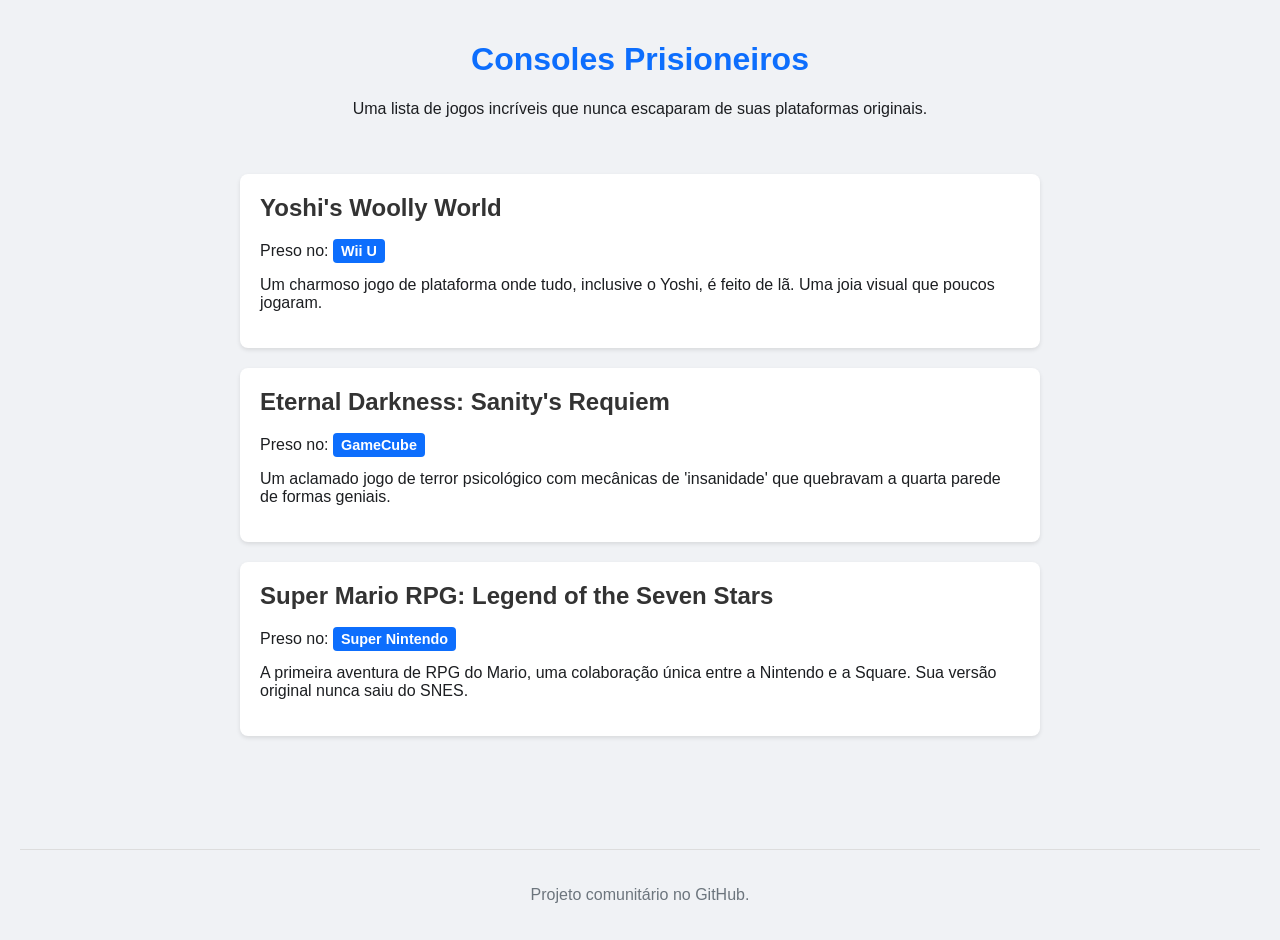
==== index.html @ 17388357 "feat: Adiciona carregamento dinâmico de jogos via JSON" ====
<!DOCTYPE html>
<html lang="pt-br">
<head>
    <meta charset="UTF-8">
    <meta name="viewport" content="width=device-width, initial-scale=1.0">
    <title>Consoles Prisioneiros</title>
    <link rel="stylesheet" href="style.css">
</head>
<body>
    <header>
        <h1>Consoles Prisioneiros</h1>
        <p>Uma lista de jogos incríveis que nunca escaparam de suas plataformas originais.</p>
    </header>

    <main id="game-list">
        <p>Carregando jogos...</p>
    </main>

    <footer>
        <p>Projeto comunitário no GitHub.</p>
    </footer>

    <script src="script.js" defer></script>
</body>
</html>
---- style.css ----
body {
    font-family: -apple-system, BlinkMacSystemFont, "Segoe UI", Roboto, Helvetica, Arial, sans-serif;
    background-color: #f0f2f5;
    color: #1c1e21;
    margin: 0;
    padding: 20px;
    display: flex;
    flex-direction: column;
    min-height: 100vh;
}
header, footer {
    text-align: center;
}
header {
    margin-bottom: 40px;
}
h1 {
    color: #0d6efd;
}
main {
    max-width: 800px;
    margin: 0 auto;
    width: 100%;
    flex: 1; /* Faz o conteúdo principal crescer e empurrar o rodapé para baixo */
}
footer {
    margin-top: 40px;
    padding-top: 20px;
    border-top: 1px solid #ddd;
    color: #6c757d;
}
.game-card {
    background-color: #ffffff;
    border-radius: 8px;
    padding: 20px;
    margin-bottom: 20px;
    box-shadow: 0 2px 4px rgba(0, 0, 0, 0.1);
    transition: transform 0.2s ease-in-out;
}
.game-card:hover {
    transform: translateY(-5px);
}
.game-card h2 {
    margin-top: 0;
    color: #333;
}
.game-card .console strong {
    background-color: #0d6efd;
    color: #ffffff;
    padding: 4px 8px;
    border-radius: 4px;
    font-size: 0.9em;
}
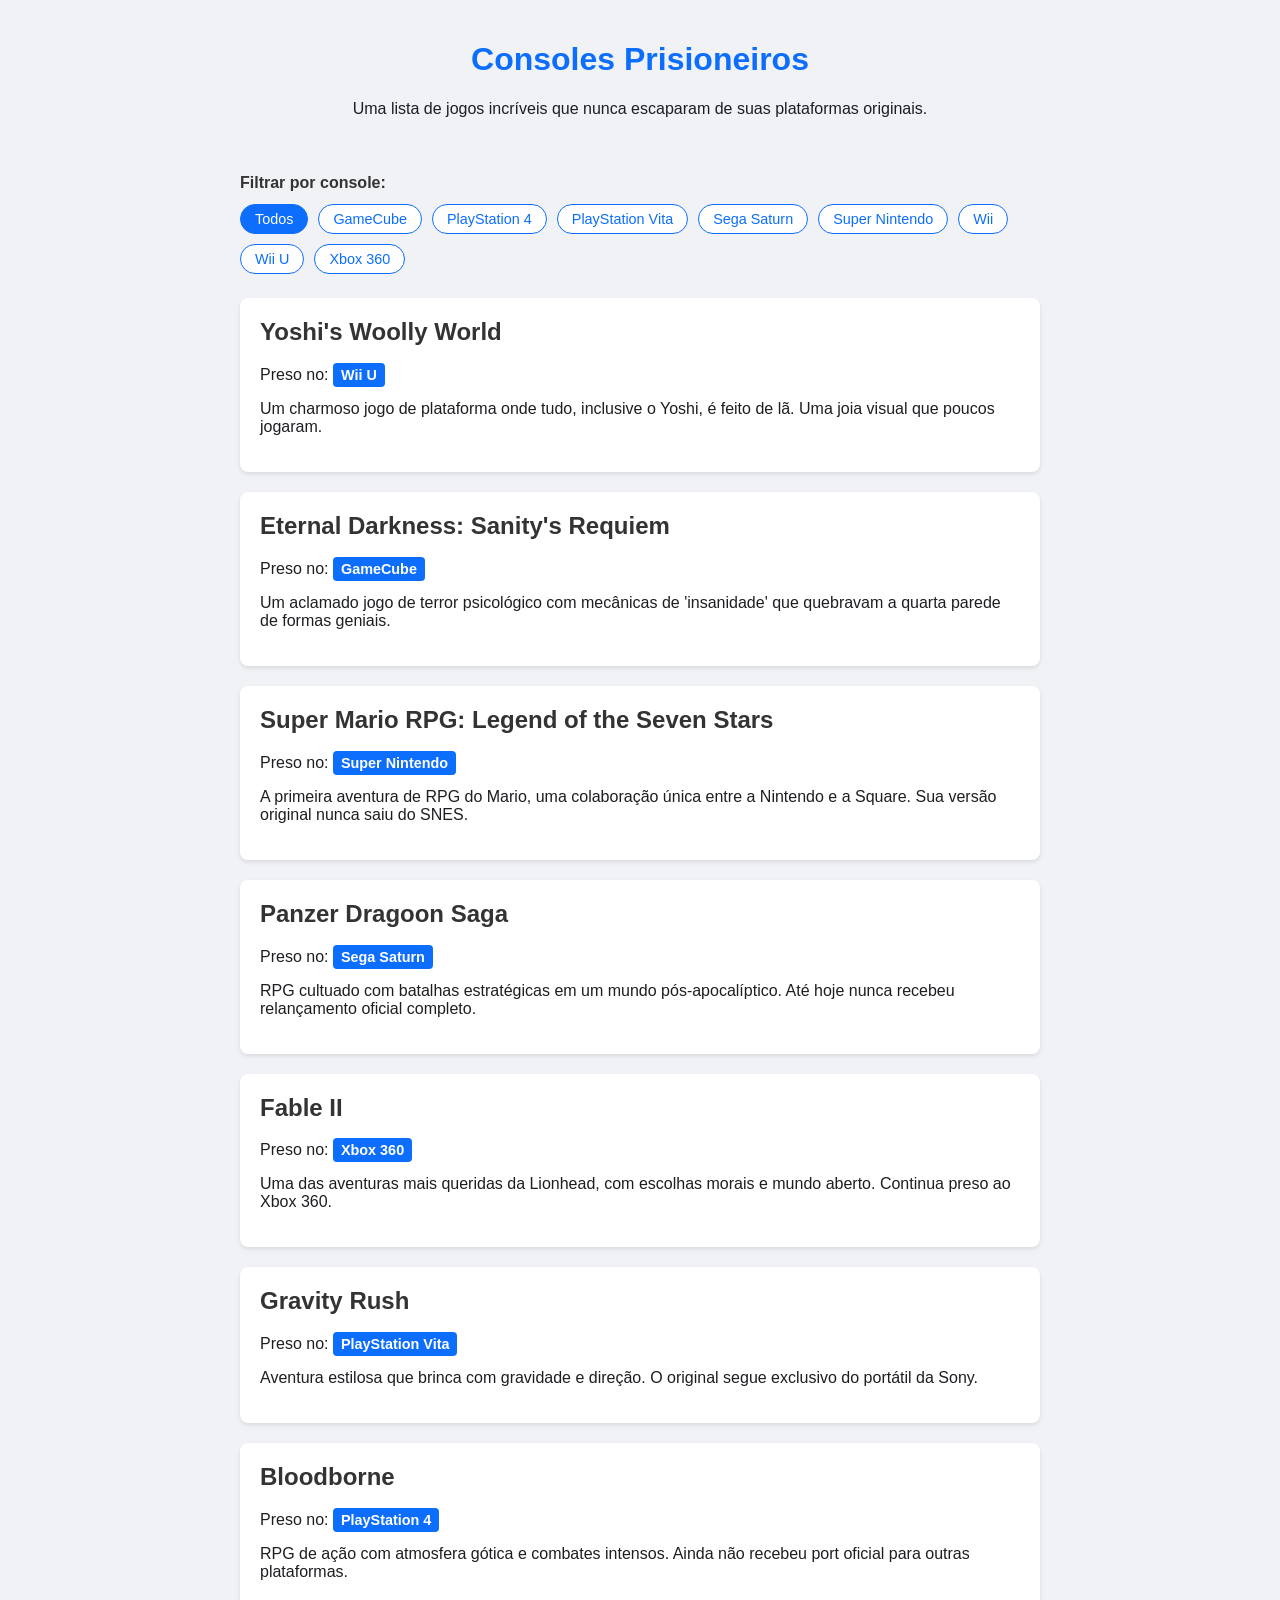
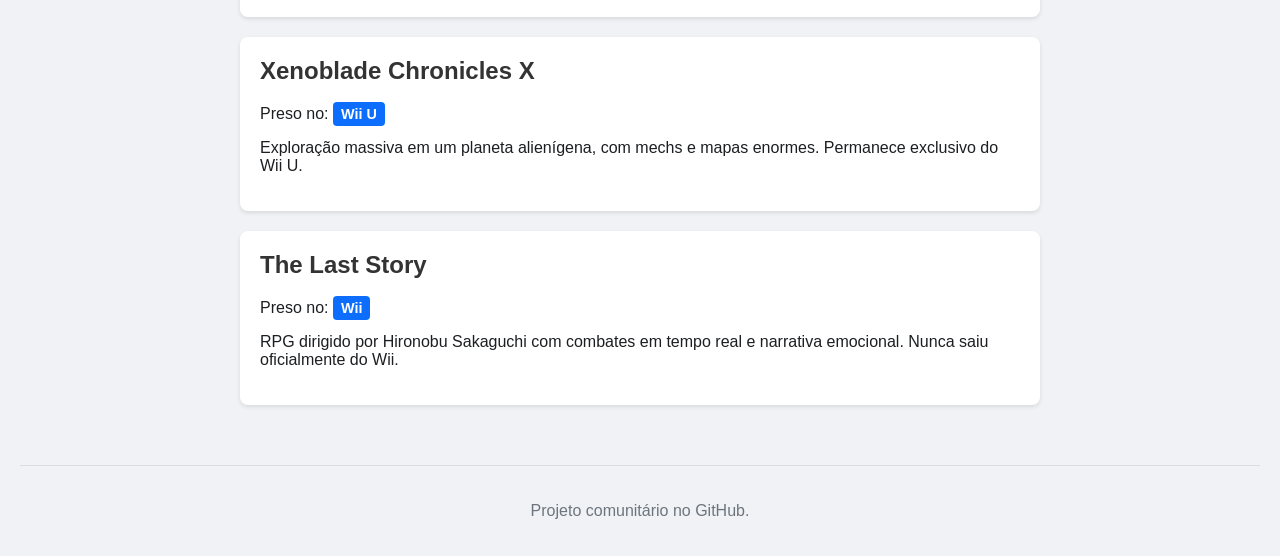
==== commit 2d6c402b: "Add console filter navigation" ====
--- a/index.html
+++ b/index.html
@@ -12,6 +12,11 @@
         <p>Uma lista de jogos incríveis que nunca escaparam de suas plataformas originais.</p>
     </header>
 
+    <nav class="filter-bar" aria-label="Filtro por console">
+        <p class="filter-label">Filtrar por console:</p>
+        <div id="console-filters" class="filter-list" role="list"></div>
+    </nav>
+
     <main id="game-list">
         <p>Carregando jogos...</p>
     </main>
@@ -22,4 +27,4 @@
 
     <script src="script.js" defer></script>
 </body>
-</html>+</html>
--- a/style.css
+++ b/style.css
@@ -16,6 +16,38 @@
 }
 h1 {
     color: #0d6efd;
+}
+nav.filter-bar {
+    max-width: 800px;
+    margin: 0 auto 24px;
+    width: 100%;
+}
+.filter-label {
+    margin: 0 0 12px;
+    font-weight: 600;
+    color: #333;
+}
+.filter-list {
+    display: flex;
+    flex-wrap: wrap;
+    gap: 10px;
+}
+.filter-button {
+    border: 1px solid #0d6efd;
+    background-color: #ffffff;
+    color: #0d6efd;
+    padding: 6px 14px;
+    border-radius: 999px;
+    cursor: pointer;
+    font-size: 0.9em;
+    transition: background-color 0.2s ease-in-out, color 0.2s ease-in-out, transform 0.2s ease-in-out;
+}
+.filter-button:hover {
+    transform: translateY(-2px);
+}
+.filter-button.is-active {
+    background-color: #0d6efd;
+    color: #ffffff;
 }
 main {
     max-width: 800px;
@@ -50,4 +82,4 @@
     padding: 4px 8px;
     border-radius: 4px;
     font-size: 0.9em;
-}+}
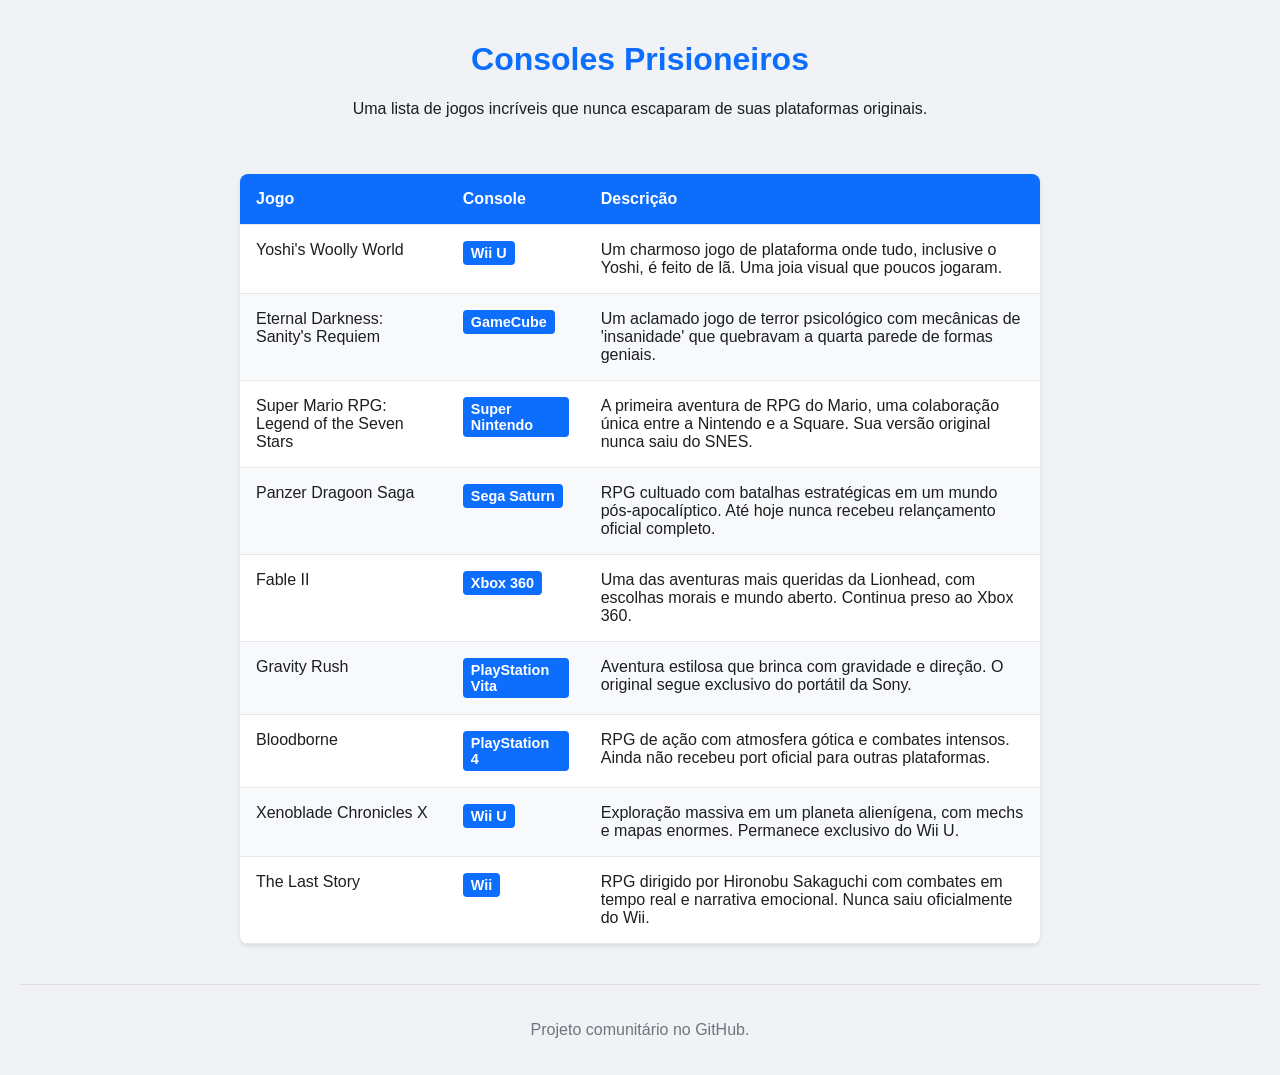
==== commit 08beacf6: "Render game list as a table" ====
--- a/index.html
+++ b/index.html
@@ -12,13 +12,21 @@
         <p>Uma lista de jogos incríveis que nunca escaparam de suas plataformas originais.</p>
     </header>
 
-    <nav class="filter-bar" aria-label="Filtro por console">
-        <p class="filter-label">Filtrar por console:</p>
-        <div id="console-filters" class="filter-list" role="list"></div>
-    </nav>
-
-    <main id="game-list">
-        <p>Carregando jogos...</p>
+    <main>
+        <table class="game-table" aria-label="Lista de jogos presos em seus consoles originais">
+            <thead>
+                <tr>
+                    <th>Jogo</th>
+                    <th>Console</th>
+                    <th>Descrição</th>
+                </tr>
+            </thead>
+            <tbody id="game-list">
+                <tr>
+                    <td colspan="3">Carregando jogos...</td>
+                </tr>
+            </tbody>
+        </table>
     </main>
 
     <footer>
--- a/style.css
+++ b/style.css
@@ -17,38 +17,6 @@
 h1 {
     color: #0d6efd;
 }
-nav.filter-bar {
-    max-width: 800px;
-    margin: 0 auto 24px;
-    width: 100%;
-}
-.filter-label {
-    margin: 0 0 12px;
-    font-weight: 600;
-    color: #333;
-}
-.filter-list {
-    display: flex;
-    flex-wrap: wrap;
-    gap: 10px;
-}
-.filter-button {
-    border: 1px solid #0d6efd;
-    background-color: #ffffff;
-    color: #0d6efd;
-    padding: 6px 14px;
-    border-radius: 999px;
-    cursor: pointer;
-    font-size: 0.9em;
-    transition: background-color 0.2s ease-in-out, color 0.2s ease-in-out, transform 0.2s ease-in-out;
-}
-.filter-button:hover {
-    transform: translateY(-2px);
-}
-.filter-button.is-active {
-    background-color: #0d6efd;
-    color: #ffffff;
-}
 main {
     max-width: 800px;
     margin: 0 auto;
@@ -61,22 +29,33 @@
     border-top: 1px solid #ddd;
     color: #6c757d;
 }
-.game-card {
+.game-table {
+    width: 100%;
+    border-collapse: collapse;
     background-color: #ffffff;
     border-radius: 8px;
-    padding: 20px;
-    margin-bottom: 20px;
+    overflow: hidden;
     box-shadow: 0 2px 4px rgba(0, 0, 0, 0.1);
-    transition: transform 0.2s ease-in-out;
 }
-.game-card:hover {
-    transform: translateY(-5px);
+.game-table th,
+.game-table td {
+    padding: 16px;
+    border-bottom: 1px solid #e5e7eb;
+    text-align: left;
+    vertical-align: top;
 }
-.game-card h2 {
-    margin-top: 0;
-    color: #333;
+.game-table thead {
+    background-color: #0d6efd;
+    color: #ffffff;
 }
-.game-card .console strong {
+.game-table tbody tr:nth-child(even) {
+    background-color: #f8f9fa;
+}
+.game-table tbody tr:hover {
+    background-color: #eef4ff;
+}
+.game-table td strong {
+    display: inline-block;
     background-color: #0d6efd;
     color: #ffffff;
     padding: 4px 8px;
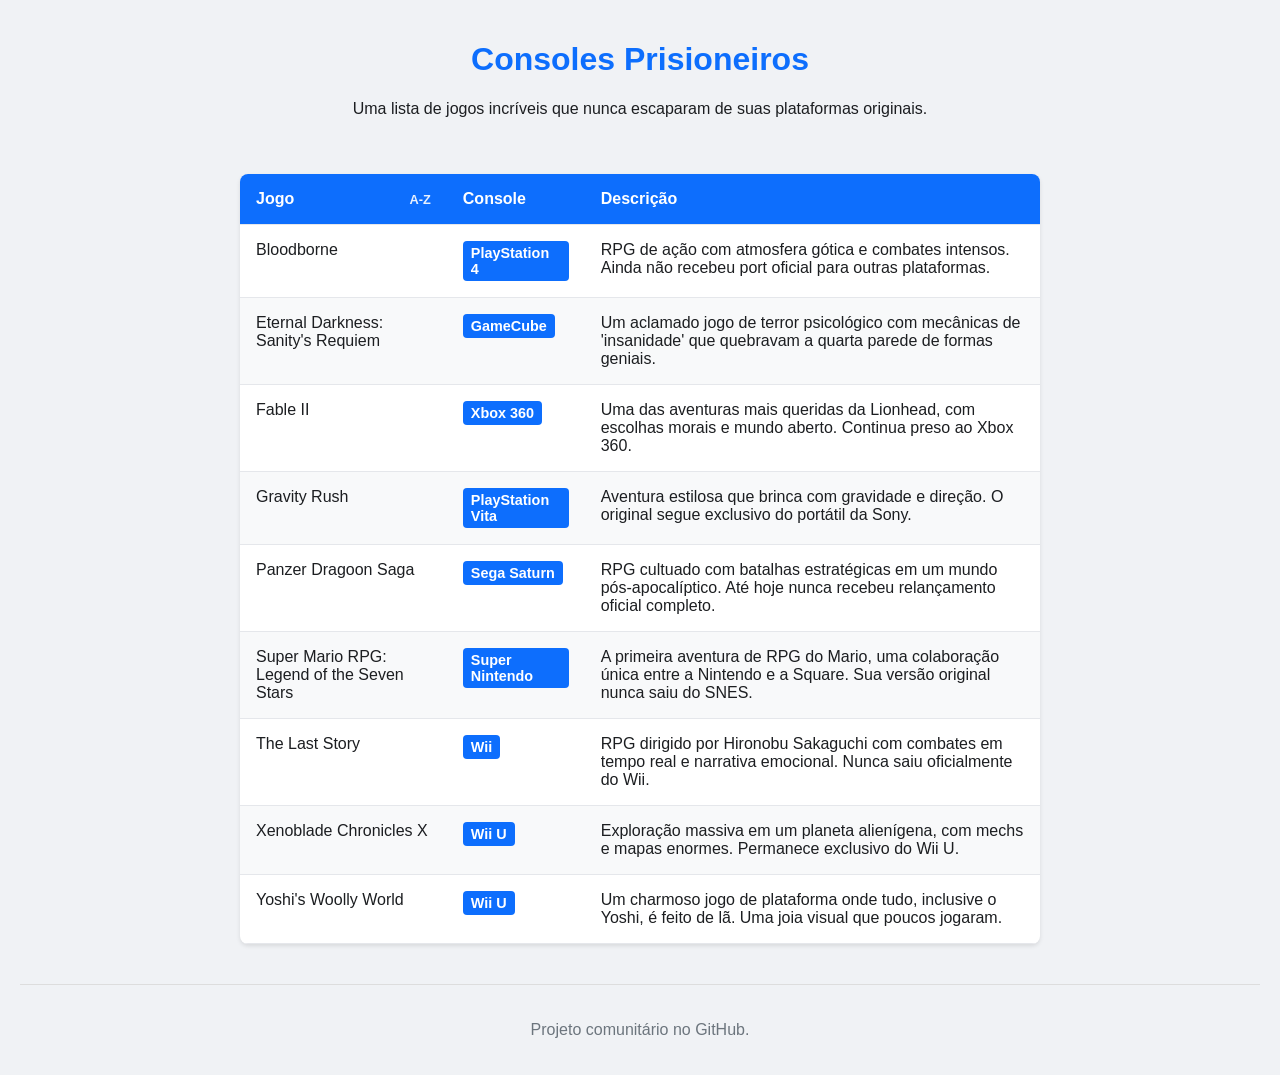
==== commit 11809af4: "Add sortable table headers" ====
--- a/index.html
+++ b/index.html
@@ -16,9 +16,24 @@
         <table class="game-table" aria-label="Lista de jogos presos em seus consoles originais">
             <thead>
                 <tr>
-                    <th>Jogo</th>
-                    <th>Console</th>
-                    <th>Descrição</th>
+                    <th>
+                        <button class="sort-button" type="button" data-column="nome">
+                            Jogo
+                            <span class="sort-indicator" aria-hidden="true"></span>
+                        </button>
+                    </th>
+                    <th>
+                        <button class="sort-button" type="button" data-column="console">
+                            Console
+                            <span class="sort-indicator" aria-hidden="true"></span>
+                        </button>
+                    </th>
+                    <th>
+                        <button class="sort-button" type="button" data-column="descricao">
+                            Descrição
+                            <span class="sort-indicator" aria-hidden="true"></span>
+                        </button>
+                    </th>
                 </tr>
             </thead>
             <tbody id="game-list">
--- a/style.css
+++ b/style.css
@@ -44,6 +44,9 @@
     text-align: left;
     vertical-align: top;
 }
+.game-table th {
+    padding: 0;
+}
 .game-table thead {
     background-color: #0d6efd;
     color: #ffffff;
@@ -62,3 +65,33 @@
     border-radius: 4px;
     font-size: 0.9em;
 }
+.sort-button {
+    width: 100%;
+    border: none;
+    background: transparent;
+    color: inherit;
+    font: inherit;
+    display: inline-flex;
+    align-items: center;
+    justify-content: space-between;
+    gap: 8px;
+    padding: 16px;
+    cursor: pointer;
+    text-align: left;
+}
+.sort-button:focus-visible {
+    outline: 2px solid #ffffff;
+    outline-offset: -4px;
+    border-radius: 6px;
+}
+.sort-indicator::after {
+    content: '';
+    font-size: 0.8em;
+    opacity: 0.9;
+}
+.sort-button[data-direction='asc'] .sort-indicator::after {
+    content: 'A-Z';
+}
+.sort-button[data-direction='desc'] .sort-indicator::after {
+    content: 'Z-A';
+}
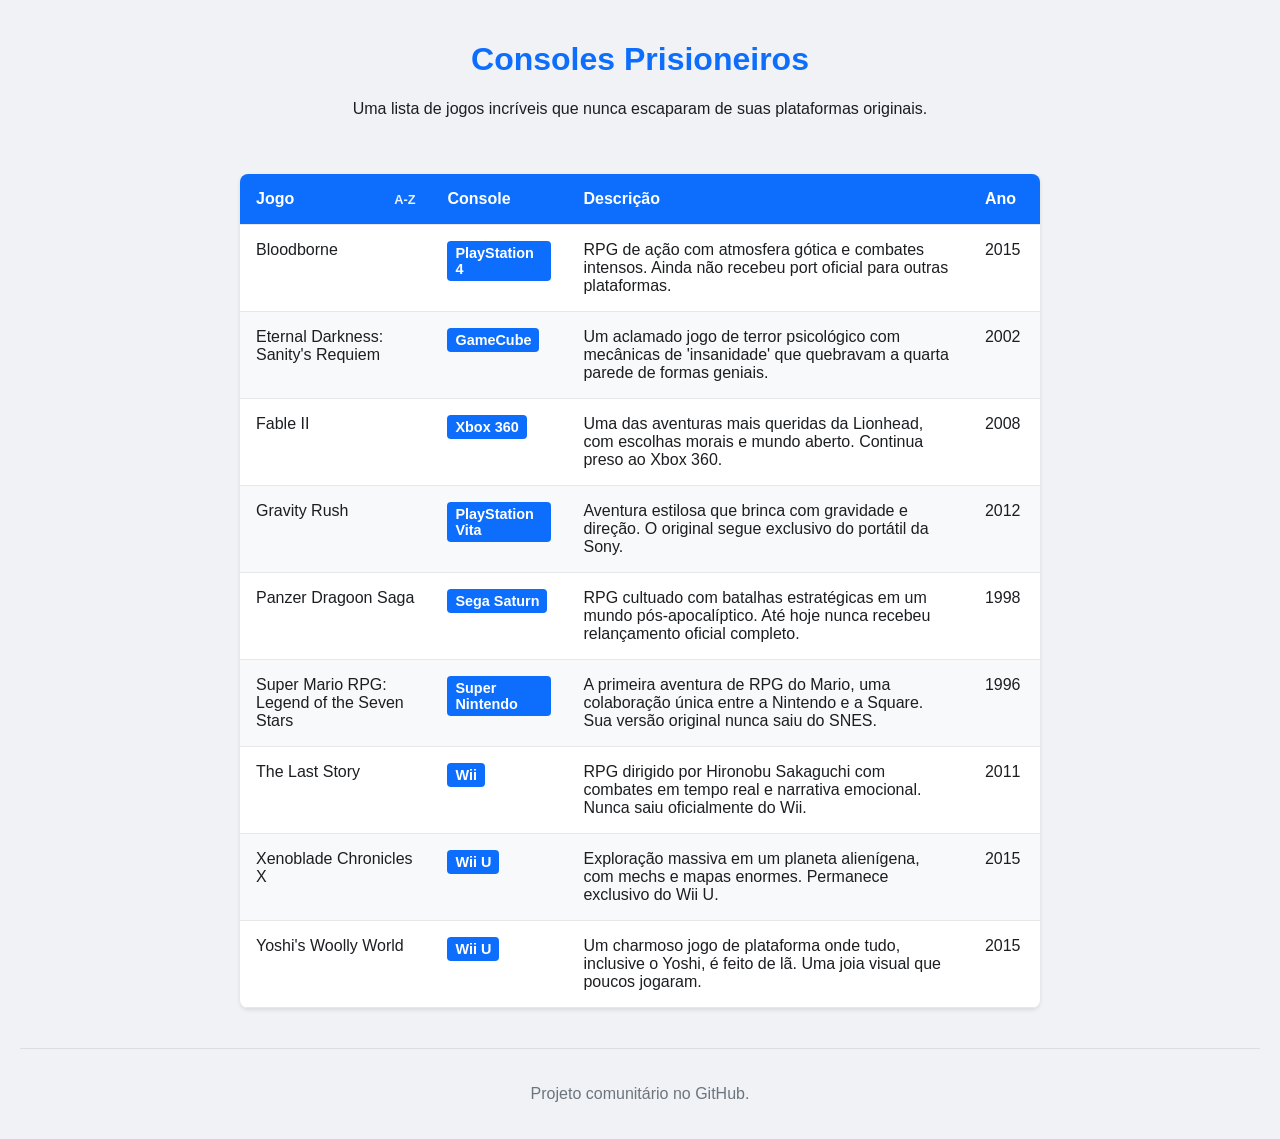
==== commit d5b8ccf9: "Add release year column" ====
--- a/index.html
+++ b/index.html
@@ -34,11 +34,17 @@
                             <span class="sort-indicator" aria-hidden="true"></span>
                         </button>
                     </th>
+                    <th>
+                        <button class="sort-button" type="button" data-column="ano">
+                            Ano
+                            <span class="sort-indicator" aria-hidden="true"></span>
+                        </button>
+                    </th>
                 </tr>
             </thead>
             <tbody id="game-list">
                 <tr>
-                    <td colspan="3">Carregando jogos...</td>
+                    <td colspan="4">Carregando jogos...</td>
                 </tr>
             </tbody>
         </table>
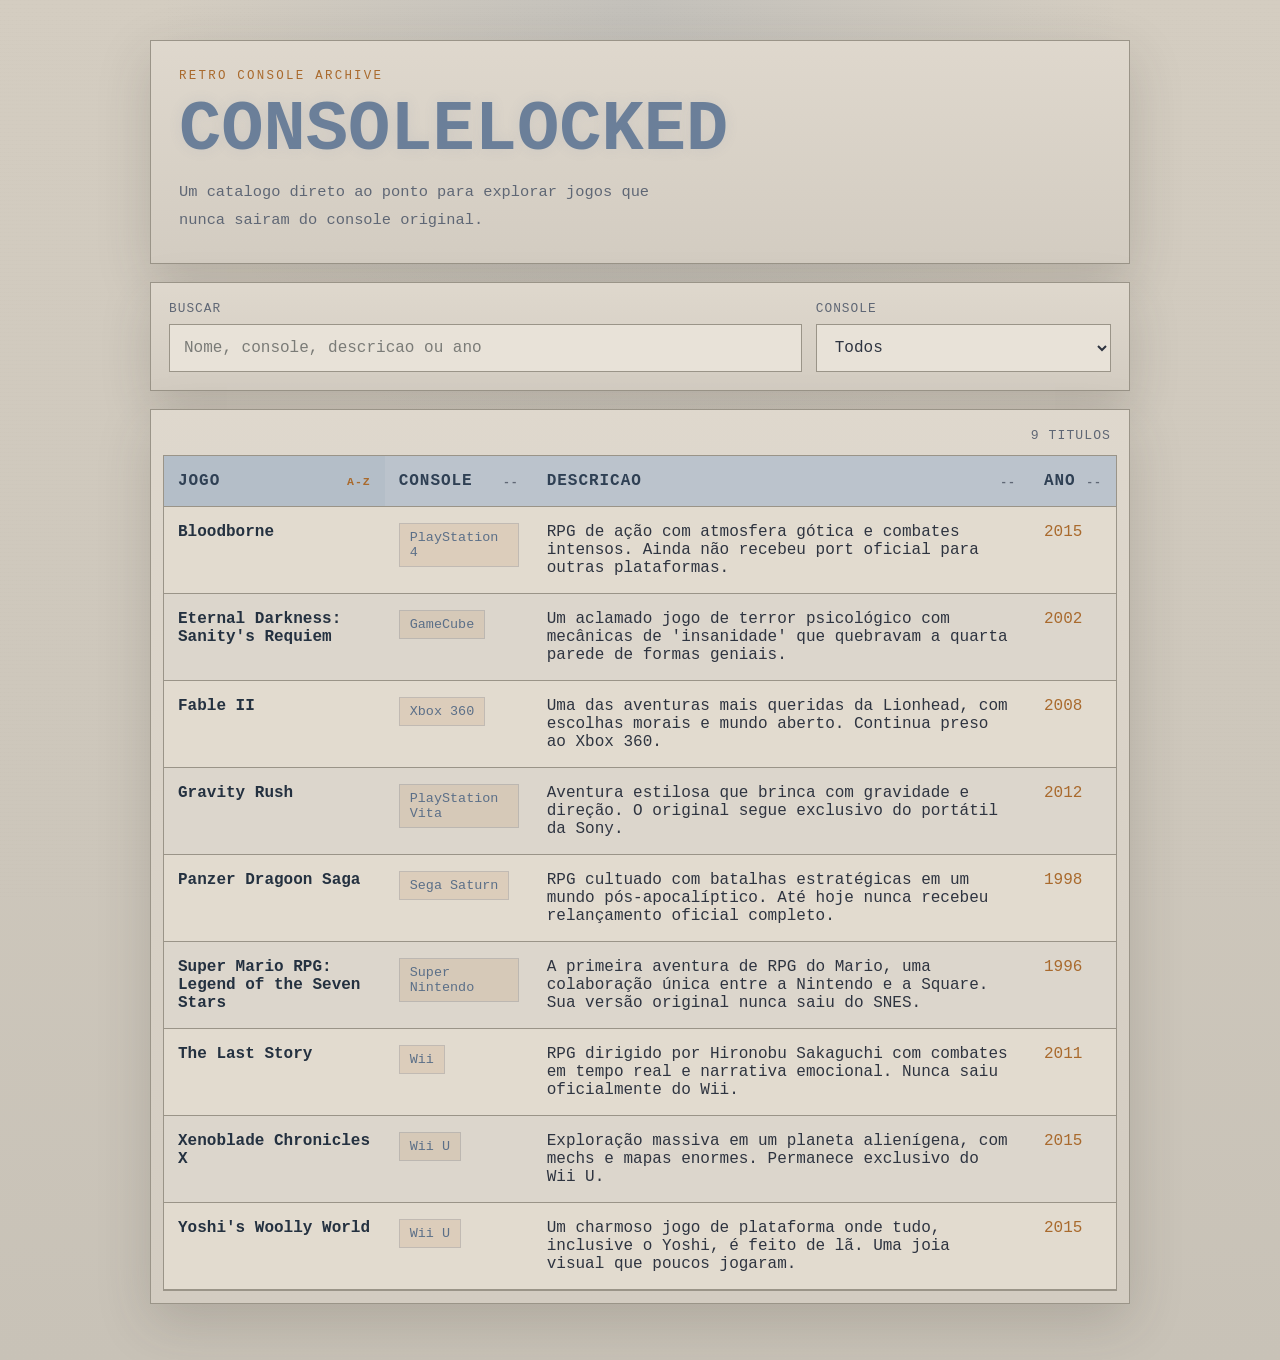
==== commit 585770e4: "Refina interface retro minimalista" ====
--- a/index.html
+++ b/index.html
@@ -1,58 +1,80 @@
 <!DOCTYPE html>
-<html lang="pt-br">
+<html lang="pt-BR">
 <head>
     <meta charset="UTF-8">
     <meta name="viewport" content="width=device-width, initial-scale=1.0">
-    <title>Consoles Prisioneiros</title>
+    <meta name="description" content="Catalogo minimalista de jogos presos aos seus consoles originais.">
+    <title>ConsoleLocked</title>
     <link rel="stylesheet" href="style.css">
 </head>
 <body>
-    <header>
-        <h1>Consoles Prisioneiros</h1>
-        <p>Uma lista de jogos incríveis que nunca escaparam de suas plataformas originais.</p>
-    </header>
+    <main class="app-shell">
+        <header class="hero">
+            <p class="hero__kicker">Retro Console Archive</p>
+            <h1>ConsoleLocked</h1>
+            <p class="hero__lede">
+                Um catalogo direto ao ponto para explorar jogos que nunca sairam do console original.
+            </p>
+        </header>
 
-    <main>
-        <table class="game-table" aria-label="Lista de jogos presos em seus consoles originais">
-            <thead>
-                <tr>
-                    <th>
-                        <button class="sort-button" type="button" data-column="nome">
-                            Jogo
-                            <span class="sort-indicator" aria-hidden="true"></span>
-                        </button>
-                    </th>
-                    <th>
-                        <button class="sort-button" type="button" data-column="console">
-                            Console
-                            <span class="sort-indicator" aria-hidden="true"></span>
-                        </button>
-                    </th>
-                    <th>
-                        <button class="sort-button" type="button" data-column="descricao">
-                            Descrição
-                            <span class="sort-indicator" aria-hidden="true"></span>
-                        </button>
-                    </th>
-                    <th>
-                        <button class="sort-button" type="button" data-column="ano">
-                            Ano
-                            <span class="sort-indicator" aria-hidden="true"></span>
-                        </button>
-                    </th>
-                </tr>
-            </thead>
-            <tbody id="game-list">
-                <tr>
-                    <td colspan="4">Carregando jogos...</td>
-                </tr>
-            </tbody>
-        </table>
+        <section class="filter-panel" aria-label="Filtros do catalogo">
+            <label class="field">
+                <span>Buscar</span>
+                <input id="search-input" type="search" placeholder="Nome, console, descricao ou ano" autocomplete="off">
+            </label>
+
+            <label class="field">
+                <span>Console</span>
+                <select id="console-filter">
+                    <option value="todos">Todos</option>
+                </select>
+            </label>
+        </section>
+
+        <section class="catalog" aria-label="Catalogo de jogos">
+            <div class="catalog__meta">
+                <p id="results-count">0 titulos</p>
+            </div>
+
+            <div class="table-shell">
+                <table class="game-table" aria-label="Lista de jogos presos em seus consoles originais">
+                    <thead>
+                        <tr>
+                            <th>
+                                <button class="sort-button" type="button" data-column="nome">
+                                    Jogo
+                                    <span class="sort-indicator" aria-hidden="true"></span>
+                                </button>
+                            </th>
+                            <th>
+                                <button class="sort-button" type="button" data-column="console">
+                                    Console
+                                    <span class="sort-indicator" aria-hidden="true"></span>
+                                </button>
+                            </th>
+                            <th>
+                                <button class="sort-button" type="button" data-column="descricao">
+                                    Descricao
+                                    <span class="sort-indicator" aria-hidden="true"></span>
+                                </button>
+                            </th>
+                            <th>
+                                <button class="sort-button" type="button" data-column="ano">
+                                    Ano
+                                    <span class="sort-indicator" aria-hidden="true"></span>
+                                </button>
+                            </th>
+                        </tr>
+                    </thead>
+                    <tbody id="game-list">
+                        <tr>
+                            <td colspan="4">Carregando jogos...</td>
+                        </tr>
+                    </tbody>
+                </table>
+            </div>
+        </section>
     </main>
-
-    <footer>
-        <p>Projeto comunitário no GitHub.</p>
-    </footer>
 
     <script src="script.js" defer></script>
 </body>
--- a/style.css
+++ b/style.css
@@ -1,97 +1,290 @@
+:root {
+    --bg: #c8c2b7;
+    --bg-soft: #e2dbcf;
+    --panel: #d3cec4;
+    --panel-2: #e8e2d8;
+    --line: #9a9488;
+    --text: #2e3440;
+    --muted: #5f6775;
+    --accent: #a96a2d;
+    --accent-soft: rgba(169, 106, 45, 0.12);
+    --accent-strong: #6b7f99;
+    --shadow: 0 18px 50px rgba(58, 51, 43, 0.18);
+}
+
+* {
+    box-sizing: border-box;
+}
+
+html {
+    scroll-behavior: smooth;
+}
+
 body {
-    font-family: -apple-system, BlinkMacSystemFont, "Segoe UI", Roboto, Helvetica, Arial, sans-serif;
-    background-color: #f0f2f5;
-    color: #1c1e21;
     margin: 0;
-    padding: 20px;
+    min-height: 100vh;
+    background:
+        radial-gradient(circle at top, rgba(107, 127, 153, 0.16), transparent 32%),
+        linear-gradient(180deg, #d4cdc1 0%, #c8c2b7 100%);
+    color: var(--text);
+    font-family: "Lucida Console", "Courier New", monospace;
+}
+
+body::before {
+    content: "";
+    position: fixed;
+    inset: 0;
+    pointer-events: none;
+    background:
+        linear-gradient(rgba(46, 52, 64, 0.04) 1px, transparent 1px),
+        linear-gradient(90deg, rgba(46, 52, 64, 0.025) 1px, transparent 1px);
+    background-size: 100% 4px, 4px 100%;
+    opacity: 0.16;
+}
+
+.app-shell {
+    position: relative;
+    z-index: 1;
+    width: min(980px, calc(100% - 28px));
+    margin: 0 auto;
+    padding: 40px 0 56px;
+}
+
+.hero,
+.filter-panel,
+.catalog {
+    border: 1px solid var(--line);
+    background: linear-gradient(180deg, rgba(223, 216, 205, 0.98), rgba(211, 204, 193, 0.98));
+    box-shadow: var(--shadow);
+}
+
+.hero {
+    padding: 28px;
+    margin-bottom: 18px;
+}
+
+.hero__kicker {
+    margin: 0 0 12px;
+    color: var(--accent);
+    font-size: 0.78rem;
+    letter-spacing: 0.18em;
+    text-transform: uppercase;
+}
+
+.hero h1 {
+    margin: 0;
+    color: var(--accent-strong);
+    font-size: clamp(2.4rem, 7vw, 4.4rem);
+    line-height: 1;
+    text-transform: uppercase;
+    text-shadow: 0 0 14px rgba(107, 127, 153, 0.12);
+}
+
+.hero__lede {
+    max-width: 56ch;
+    margin: 14px 0 0;
+    color: var(--muted);
+    line-height: 1.8;
+    font-size: 0.96rem;
+}
+
+.filter-panel {
+    display: grid;
+    grid-template-columns: minmax(0, 1.5fr) minmax(180px, 0.7fr);
+    gap: 14px;
+    padding: 18px;
+    margin-bottom: 18px;
+}
+
+.field {
+    display: grid;
+    gap: 8px;
+}
+
+.field span {
+    color: var(--muted);
+    font-size: 0.8rem;
+    letter-spacing: 0.08em;
+    text-transform: uppercase;
+}
+
+.field input,
+.field select {
+    width: 100%;
+    min-height: 48px;
+    padding: 0 14px;
+    border: 1px solid var(--line);
+    background: var(--panel-2);
+    color: var(--text);
+    font: inherit;
+    border-radius: 0;
+}
+
+.field input::placeholder {
+    color: #7a7b77;
+}
+
+.field input:focus,
+.field select:focus,
+.sort-button:focus-visible {
+    outline: 2px solid var(--accent);
+    outline-offset: 2px;
+}
+
+.catalog {
+    padding: 12px;
+}
+
+.catalog__meta {
     display: flex;
-    flex-direction: column;
-    min-height: 100vh;
-}
-header, footer {
-    text-align: center;
-}
-header {
-    margin-bottom: 40px;
-}
-h1 {
-    color: #0d6efd;
-}
-main {
-    max-width: 800px;
-    margin: 0 auto;
-    width: 100%;
-    flex: 1; /* Faz o conteúdo principal crescer e empurrar o rodapé para baixo */
-}
-footer {
-    margin-top: 40px;
-    padding-top: 20px;
-    border-top: 1px solid #ddd;
-    color: #6c757d;
-}
+    justify-content: flex-end;
+    padding: 6px 6px 12px;
+}
+
+.catalog__meta p {
+    margin: 0;
+    color: var(--muted);
+    font-size: 0.82rem;
+    letter-spacing: 0.08em;
+    text-transform: uppercase;
+}
+
+.table-shell {
+    overflow: hidden;
+    border: 1px solid var(--line);
+    background: var(--bg-soft);
+}
+
 .game-table {
     width: 100%;
     border-collapse: collapse;
-    background-color: #ffffff;
-    border-radius: 8px;
-    overflow: hidden;
-    box-shadow: 0 2px 4px rgba(0, 0, 0, 0.1);
-}
+}
+
 .game-table th,
 .game-table td {
-    padding: 16px;
-    border-bottom: 1px solid #e5e7eb;
+    padding: 16px 14px;
+    border-bottom: 1px solid var(--line);
     text-align: left;
     vertical-align: top;
 }
+
 .game-table th {
     padding: 0;
-}
-.game-table thead {
-    background-color: #0d6efd;
-    color: #ffffff;
-}
+    background: #bbc3cc;
+    color: #2f4054;
+}
+
 .game-table tbody tr:nth-child(even) {
-    background-color: #f8f9fa;
-}
+    background: rgba(107, 127, 153, 0.05);
+}
+
 .game-table tbody tr:hover {
-    background-color: #eef4ff;
-}
-.game-table td strong {
-    display: inline-block;
-    background-color: #0d6efd;
-    color: #ffffff;
-    padding: 4px 8px;
-    border-radius: 4px;
-    font-size: 0.9em;
-}
+    background: rgba(169, 106, 45, 0.08);
+}
+
+.game-table td:first-child {
+    color: #243140;
+    font-weight: 700;
+}
+
+.game-table td:nth-child(2) {
+    width: 148px;
+}
+
+.game-table td:last-child {
+    width: 86px;
+    color: var(--accent);
+}
+
+.console-pill {
+    display: inline-flex;
+    align-items: center;
+    padding: 6px 10px;
+    border: 1px solid rgba(107, 127, 153, 0.24);
+    background: var(--accent-soft);
+    color: #5b6f88;
+    font-size: 0.84rem;
+}
+
 .sort-button {
     width: 100%;
-    border: none;
+    border: 0;
     background: transparent;
     color: inherit;
     font: inherit;
     display: inline-flex;
     align-items: center;
     justify-content: space-between;
-    gap: 8px;
-    padding: 16px;
+    gap: 10px;
+    padding: 16px 14px;
     cursor: pointer;
     text-align: left;
-}
-.sort-button:focus-visible {
-    outline: 2px solid #ffffff;
-    outline-offset: -4px;
-    border-radius: 6px;
-}
+    text-transform: uppercase;
+    letter-spacing: 0.06em;
+}
+
+.sort-button.is-active {
+    background: rgba(107, 127, 153, 0.08);
+}
+
 .sort-indicator::after {
-    content: '';
-    font-size: 0.8em;
-    opacity: 0.9;
-}
-.sort-button[data-direction='asc'] .sort-indicator::after {
-    content: 'A-Z';
-}
-.sort-button[data-direction='desc'] .sort-indicator::after {
-    content: 'Z-A';
-}
+    content: "--";
+    color: var(--muted);
+    font-size: 0.72rem;
+}
+
+.sort-button[data-direction="asc"] .sort-indicator::after {
+    content: "A-Z";
+    color: var(--accent);
+}
+
+.sort-button[data-direction="desc"] .sort-indicator::after {
+    content: "Z-A";
+    color: var(--accent);
+}
+
+@media (max-width: 720px) {
+    .app-shell {
+        width: min(100% - 16px, 980px);
+        padding-top: 16px;
+    }
+
+    .hero,
+    .filter-panel,
+    .catalog {
+        padding-left: 14px;
+        padding-right: 14px;
+    }
+
+    .filter-panel {
+        grid-template-columns: 1fr;
+    }
+
+    .game-table,
+    .game-table thead,
+    .game-table tbody,
+    .game-table tr,
+    .game-table th,
+    .game-table td {
+        display: block;
+    }
+
+    .game-table thead {
+        display: none;
+    }
+
+    .game-table tbody tr {
+        padding: 14px 0;
+        border-bottom: 1px solid var(--line);
+    }
+
+    .game-table td {
+        width: 100%;
+        padding: 0;
+        border: 0;
+    }
+
+    .game-table td + td {
+        margin-top: 10px;
+    }
+}
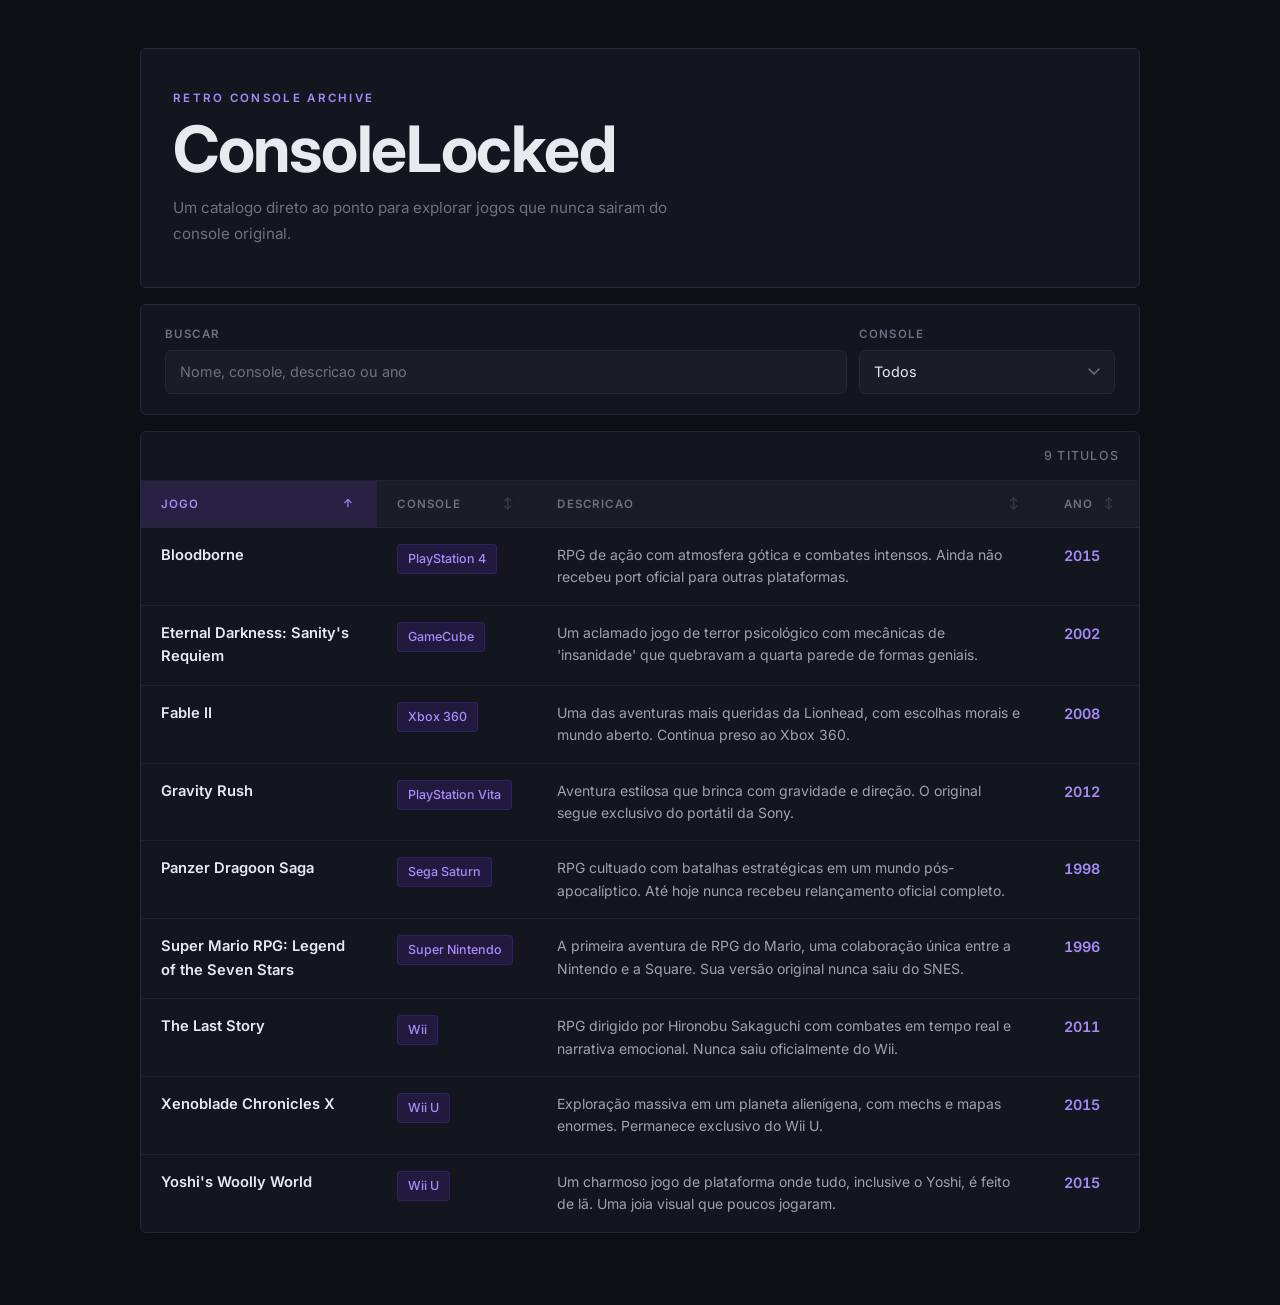
==== commit 5e8ac425: "feat: novo visual dark mode moderno e minimalista" ====
--- a/index.html
+++ b/index.html
@@ -4,7 +4,11 @@
     <meta charset="UTF-8">
     <meta name="viewport" content="width=device-width, initial-scale=1.0">
     <meta name="description" content="Catalogo minimalista de jogos presos aos seus consoles originais.">
+    <meta name="theme-color" content="#0d0f14">
     <title>ConsoleLocked</title>
+    <link rel="preconnect" href="https://fonts.googleapis.com">
+    <link rel="preconnect" href="https://fonts.gstatic.com" crossorigin>
+    <link href="https://fonts.googleapis.com/css2?family=Inter:wght@400;500;600;700&display=swap" rel="stylesheet">
     <link rel="stylesheet" href="style.css">
 </head>
 <body>
--- a/style.css
+++ b/style.css
@@ -1,18 +1,33 @@
+/* ─── Design Tokens ─────────────────────────────────────────────────────── */
 :root {
-    --bg: #c8c2b7;
-    --bg-soft: #e2dbcf;
-    --panel: #d3cec4;
-    --panel-2: #e8e2d8;
-    --line: #9a9488;
-    --text: #2e3440;
-    --muted: #5f6775;
-    --accent: #a96a2d;
-    --accent-soft: rgba(169, 106, 45, 0.12);
-    --accent-strong: #6b7f99;
-    --shadow: 0 18px 50px rgba(58, 51, 43, 0.18);
-}
-
-* {
+    /* Backgrounds */
+    --bg:          #0d0f14;
+    --bg-surface:  #13161f;
+    --bg-elevated: #1a1d26;
+    --bg-hover:    #1f2230;
+
+    /* Borders */
+    --border:      #252836;
+    --border-soft: #1e2130;
+
+    /* Text */
+    --text:        #e8eaf0;
+    --text-muted:  #6b7280;
+    --text-dim:    #9ca3af;
+
+    /* Accent — roxo vibrante */
+    --accent:      #7c3aed;
+    --accent-dim:  rgba(124, 58, 237, 0.15);
+    --accent-glow: rgba(124, 58, 237, 0.25);
+    --accent-text: #a78bfa;
+
+    /* Misc */
+    --radius:      6px;
+    --transition:  150ms ease;
+}
+
+/* ─── Reset ─────────────────────────────────────────────────────────────── */
+*, *::before, *::after {
     box-sizing: border-box;
 }
 
@@ -23,136 +38,146 @@
 body {
     margin: 0;
     min-height: 100vh;
-    background:
-        radial-gradient(circle at top, rgba(107, 127, 153, 0.16), transparent 32%),
-        linear-gradient(180deg, #d4cdc1 0%, #c8c2b7 100%);
-    color: var(--text);
-    font-family: "Lucida Console", "Courier New", monospace;
-}
-
-body::before {
-    content: "";
-    position: fixed;
-    inset: 0;
-    pointer-events: none;
-    background:
-        linear-gradient(rgba(46, 52, 64, 0.04) 1px, transparent 1px),
-        linear-gradient(90deg, rgba(46, 52, 64, 0.025) 1px, transparent 1px);
-    background-size: 100% 4px, 4px 100%;
-    opacity: 0.16;
-}
-
+    background-color: var(--bg);
+    color: var(--text);
+    font-family: "Inter", system-ui, -apple-system, sans-serif;
+    font-size: 15px;
+    line-height: 1.6;
+    -webkit-font-smoothing: antialiased;
+}
+
+/* ─── Layout Shell ───────────────────────────────────────────────────────── */
 .app-shell {
-    position: relative;
-    z-index: 1;
-    width: min(980px, calc(100% - 28px));
+    width: min(1000px, calc(100% - 32px));
     margin: 0 auto;
-    padding: 40px 0 56px;
-}
-
-.hero,
-.filter-panel,
-.catalog {
-    border: 1px solid var(--line);
-    background: linear-gradient(180deg, rgba(223, 216, 205, 0.98), rgba(211, 204, 193, 0.98));
-    box-shadow: var(--shadow);
-}
-
+    padding: 48px 0 72px;
+}
+
+/* ─── Hero ───────────────────────────────────────────────────────────────── */
 .hero {
-    padding: 28px;
-    margin-bottom: 18px;
+    padding: 40px 32px;
+    margin-bottom: 16px;
+    background: var(--bg-surface);
+    border: 1px solid var(--border);
+    border-radius: var(--radius);
 }
 
 .hero__kicker {
-    margin: 0 0 12px;
-    color: var(--accent);
-    font-size: 0.78rem;
-    letter-spacing: 0.18em;
+    margin: 0 0 10px;
+    color: var(--accent-text);
+    font-size: 0.72rem;
+    font-weight: 600;
+    letter-spacing: 0.2em;
     text-transform: uppercase;
 }
 
 .hero h1 {
     margin: 0;
-    color: var(--accent-strong);
-    font-size: clamp(2.4rem, 7vw, 4.4rem);
+    font-size: clamp(2.2rem, 6vw, 4rem);
+    font-weight: 700;
     line-height: 1;
-    text-transform: uppercase;
-    text-shadow: 0 0 14px rgba(107, 127, 153, 0.12);
+    letter-spacing: -0.02em;
+    color: var(--text);
+}
+
+.hero h1 span {
+    color: var(--accent-text);
 }
 
 .hero__lede {
-    max-width: 56ch;
+    max-width: 52ch;
     margin: 14px 0 0;
-    color: var(--muted);
-    line-height: 1.8;
-    font-size: 0.96rem;
-}
-
+    color: var(--text-muted);
+    font-size: 0.95rem;
+    line-height: 1.7;
+}
+
+/* ─── Filter Panel ───────────────────────────────────────────────────────── */
 .filter-panel {
     display: grid;
-    grid-template-columns: minmax(0, 1.5fr) minmax(180px, 0.7fr);
-    gap: 14px;
-    padding: 18px;
-    margin-bottom: 18px;
+    grid-template-columns: minmax(0, 1.6fr) minmax(180px, 0.6fr);
+    gap: 12px;
+    padding: 20px 24px;
+    margin-bottom: 16px;
+    background: var(--bg-surface);
+    border: 1px solid var(--border);
+    border-radius: var(--radius);
 }
 
 .field {
     display: grid;
-    gap: 8px;
+    gap: 6px;
 }
 
 .field span {
-    color: var(--muted);
-    font-size: 0.8rem;
-    letter-spacing: 0.08em;
+    color: var(--text-muted);
+    font-size: 0.72rem;
+    font-weight: 600;
+    letter-spacing: 0.12em;
     text-transform: uppercase;
 }
 
 .field input,
 .field select {
     width: 100%;
-    min-height: 48px;
+    min-height: 44px;
     padding: 0 14px;
-    border: 1px solid var(--line);
-    background: var(--panel-2);
+    background: var(--bg-elevated);
+    border: 1px solid var(--border);
+    border-radius: var(--radius);
     color: var(--text);
     font: inherit;
-    border-radius: 0;
+    font-size: 0.9rem;
+    transition: border-color var(--transition), box-shadow var(--transition);
+    appearance: none;
+    -webkit-appearance: none;
+}
+
+.field select {
+    background-image: url("data:image/svg+xml,%3Csvg xmlns='http://www.w3.org/2000/svg' width='12' height='8' viewBox='0 0 12 8'%3E%3Cpath d='M1 1l5 5 5-5' stroke='%236b7280' stroke-width='1.5' fill='none' stroke-linecap='round'/%3E%3C/svg%3E");
+    background-repeat: no-repeat;
+    background-position: right 14px center;
+    padding-right: 36px;
 }
 
 .field input::placeholder {
-    color: #7a7b77;
+    color: var(--text-muted);
 }
 
 .field input:focus,
-.field select:focus,
-.sort-button:focus-visible {
-    outline: 2px solid var(--accent);
-    outline-offset: 2px;
-}
-
+.field select:focus {
+    outline: none;
+    border-color: var(--accent);
+    box-shadow: 0 0 0 3px var(--accent-glow);
+}
+
+/* ─── Catalog ────────────────────────────────────────────────────────────── */
 .catalog {
-    padding: 12px;
+    background: var(--bg-surface);
+    border: 1px solid var(--border);
+    border-radius: var(--radius);
+    overflow: hidden;
 }
 
 .catalog__meta {
     display: flex;
     justify-content: flex-end;
-    padding: 6px 6px 12px;
+    padding: 14px 20px;
+    border-bottom: 1px solid var(--border-soft);
 }
 
 .catalog__meta p {
     margin: 0;
-    color: var(--muted);
-    font-size: 0.82rem;
-    letter-spacing: 0.08em;
+    color: var(--text-muted);
+    font-size: 0.78rem;
+    font-weight: 500;
+    letter-spacing: 0.1em;
     text-transform: uppercase;
 }
 
+/* ─── Table ──────────────────────────────────────────────────────────────── */
 .table-shell {
-    overflow: hidden;
-    border: 1px solid var(--line);
-    background: var(--bg-soft);
+    overflow-x: auto;
 }
 
 .game-table {
@@ -160,106 +185,167 @@
     border-collapse: collapse;
 }
 
-.game-table th,
+.game-table th {
+    padding: 0;
+    background: var(--bg-elevated);
+    border-bottom: 1px solid var(--border);
+}
+
 .game-table td {
-    padding: 16px 14px;
-    border-bottom: 1px solid var(--line);
+    padding: 16px 20px;
+    border-bottom: 1px solid var(--border-soft);
     text-align: left;
     vertical-align: top;
-}
-
-.game-table th {
-    padding: 0;
-    background: #bbc3cc;
-    color: #2f4054;
-}
-
-.game-table tbody tr:nth-child(even) {
-    background: rgba(107, 127, 153, 0.05);
+    font-size: 0.9rem;
+}
+
+.game-table tbody tr:last-child td {
+    border-bottom: none;
+}
+
+.game-table tbody tr {
+    transition: background var(--transition);
 }
 
 .game-table tbody tr:hover {
-    background: rgba(169, 106, 45, 0.08);
+    background: var(--bg-hover);
 }
 
 .game-table td:first-child {
-    color: #243140;
-    font-weight: 700;
+    color: var(--text);
+    font-weight: 600;
+    font-size: 0.92rem;
 }
 
 .game-table td:nth-child(2) {
-    width: 148px;
+    width: 160px;
+}
+
+.game-table td:nth-child(3) {
+    color: var(--text-dim);
+    font-size: 0.875rem;
+    line-height: 1.6;
 }
 
 .game-table td:last-child {
-    width: 86px;
-    color: var(--accent);
-}
-
+    width: 80px;
+    color: var(--accent-text);
+    font-weight: 600;
+    font-variant-numeric: tabular-nums;
+}
+
+/* ─── Console Pill ───────────────────────────────────────────────────────── */
 .console-pill {
     display: inline-flex;
     align-items: center;
-    padding: 6px 10px;
-    border: 1px solid rgba(107, 127, 153, 0.24);
-    background: var(--accent-soft);
-    color: #5b6f88;
-    font-size: 0.84rem;
-}
-
+    padding: 4px 10px;
+    background: var(--accent-dim);
+    border: 1px solid rgba(124, 58, 237, 0.2);
+    border-radius: 4px;
+    color: var(--accent-text);
+    font-size: 0.78rem;
+    font-weight: 500;
+    white-space: nowrap;
+}
+
+/* ─── Sort Button ────────────────────────────────────────────────────────── */
 .sort-button {
     width: 100%;
     border: 0;
     background: transparent;
-    color: inherit;
+    color: var(--text-muted);
     font: inherit;
+    font-size: 0.72rem;
+    font-weight: 600;
+    letter-spacing: 0.1em;
+    text-transform: uppercase;
     display: inline-flex;
     align-items: center;
     justify-content: space-between;
-    gap: 10px;
-    padding: 16px 14px;
+    gap: 8px;
+    padding: 14px 20px;
     cursor: pointer;
     text-align: left;
-    text-transform: uppercase;
-    letter-spacing: 0.06em;
+    transition: color var(--transition), background var(--transition);
+}
+
+.sort-button:hover {
+    color: var(--text);
+    background: var(--bg-hover);
 }
 
 .sort-button.is-active {
-    background: rgba(107, 127, 153, 0.08);
+    color: var(--accent-text);
+    background: var(--accent-dim);
+}
+
+.sort-button:focus-visible {
+    outline: 2px solid var(--accent);
+    outline-offset: -2px;
+}
+
+/* ─── Sort Indicator ─────────────────────────────────────────────────────── */
+.sort-indicator {
+    display: inline-flex;
+    align-items: center;
+    justify-content: center;
+    width: 18px;
+    height: 18px;
+    flex-shrink: 0;
+    opacity: 0.4;
+    transition: opacity var(--transition);
 }
 
 .sort-indicator::after {
-    content: "--";
-    color: var(--muted);
-    font-size: 0.72rem;
+    content: "↕";
+    font-size: 0.7rem;
+    color: var(--text-muted);
+}
+
+.sort-button.is-active .sort-indicator {
+    opacity: 1;
 }
 
 .sort-button[data-direction="asc"] .sort-indicator::after {
-    content: "A-Z";
-    color: var(--accent);
+    content: "↑";
+    color: var(--accent-text);
 }
 
 .sort-button[data-direction="desc"] .sort-indicator::after {
-    content: "Z-A";
-    color: var(--accent);
-}
-
+    content: "↓";
+    color: var(--accent-text);
+}
+
+/* ─── Empty / Loading State ──────────────────────────────────────────────── */
+.game-table td[colspan] {
+    text-align: center;
+    padding: 48px 20px;
+    color: var(--text-muted);
+    font-size: 0.9rem;
+}
+
+/* ─── Mobile ─────────────────────────────────────────────────────────────── */
 @media (max-width: 720px) {
     .app-shell {
-        width: min(100% - 16px, 980px);
-        padding-top: 16px;
-    }
-
-    .hero,
-    .filter-panel,
-    .catalog {
-        padding-left: 14px;
-        padding-right: 14px;
+        width: calc(100% - 24px);
+        padding-top: 24px;
+        padding-bottom: 48px;
+    }
+
+    .hero {
+        padding: 28px 20px;
     }
 
     .filter-panel {
         grid-template-columns: 1fr;
-    }
-
+        padding: 16px 20px;
+    }
+
+    .catalog__meta {
+        padding: 12px 16px;
+    }
+
+    /* Stack table on mobile */
     .game-table,
     .game-table thead,
     .game-table tbody,
@@ -274,17 +360,37 @@
     }
 
     .game-table tbody tr {
-        padding: 14px 0;
-        border-bottom: 1px solid var(--line);
+        padding: 16px;
+        border-bottom: 1px solid var(--border);
+    }
+
+    .game-table tbody tr:last-child {
+        border-bottom: none;
     }
 
     .game-table td {
-        width: 100%;
+        width: 100% !important;
         padding: 0;
-        border: 0;
+        border: none;
+        font-size: 0.875rem;
     }
 
     .game-table td + td {
-        margin-top: 10px;
-    }
-}
+        margin-top: 8px;
+    }
+
+    .game-table td:first-child {
+        font-size: 0.95rem;
+    }
+
+    .game-table td:last-child {
+        color: var(--text-muted);
+        font-size: 0.8rem;
+    }
+}
+
+@media (max-width: 480px) {
+    .hero h1 {
+        font-size: 2rem;
+    }
+}
